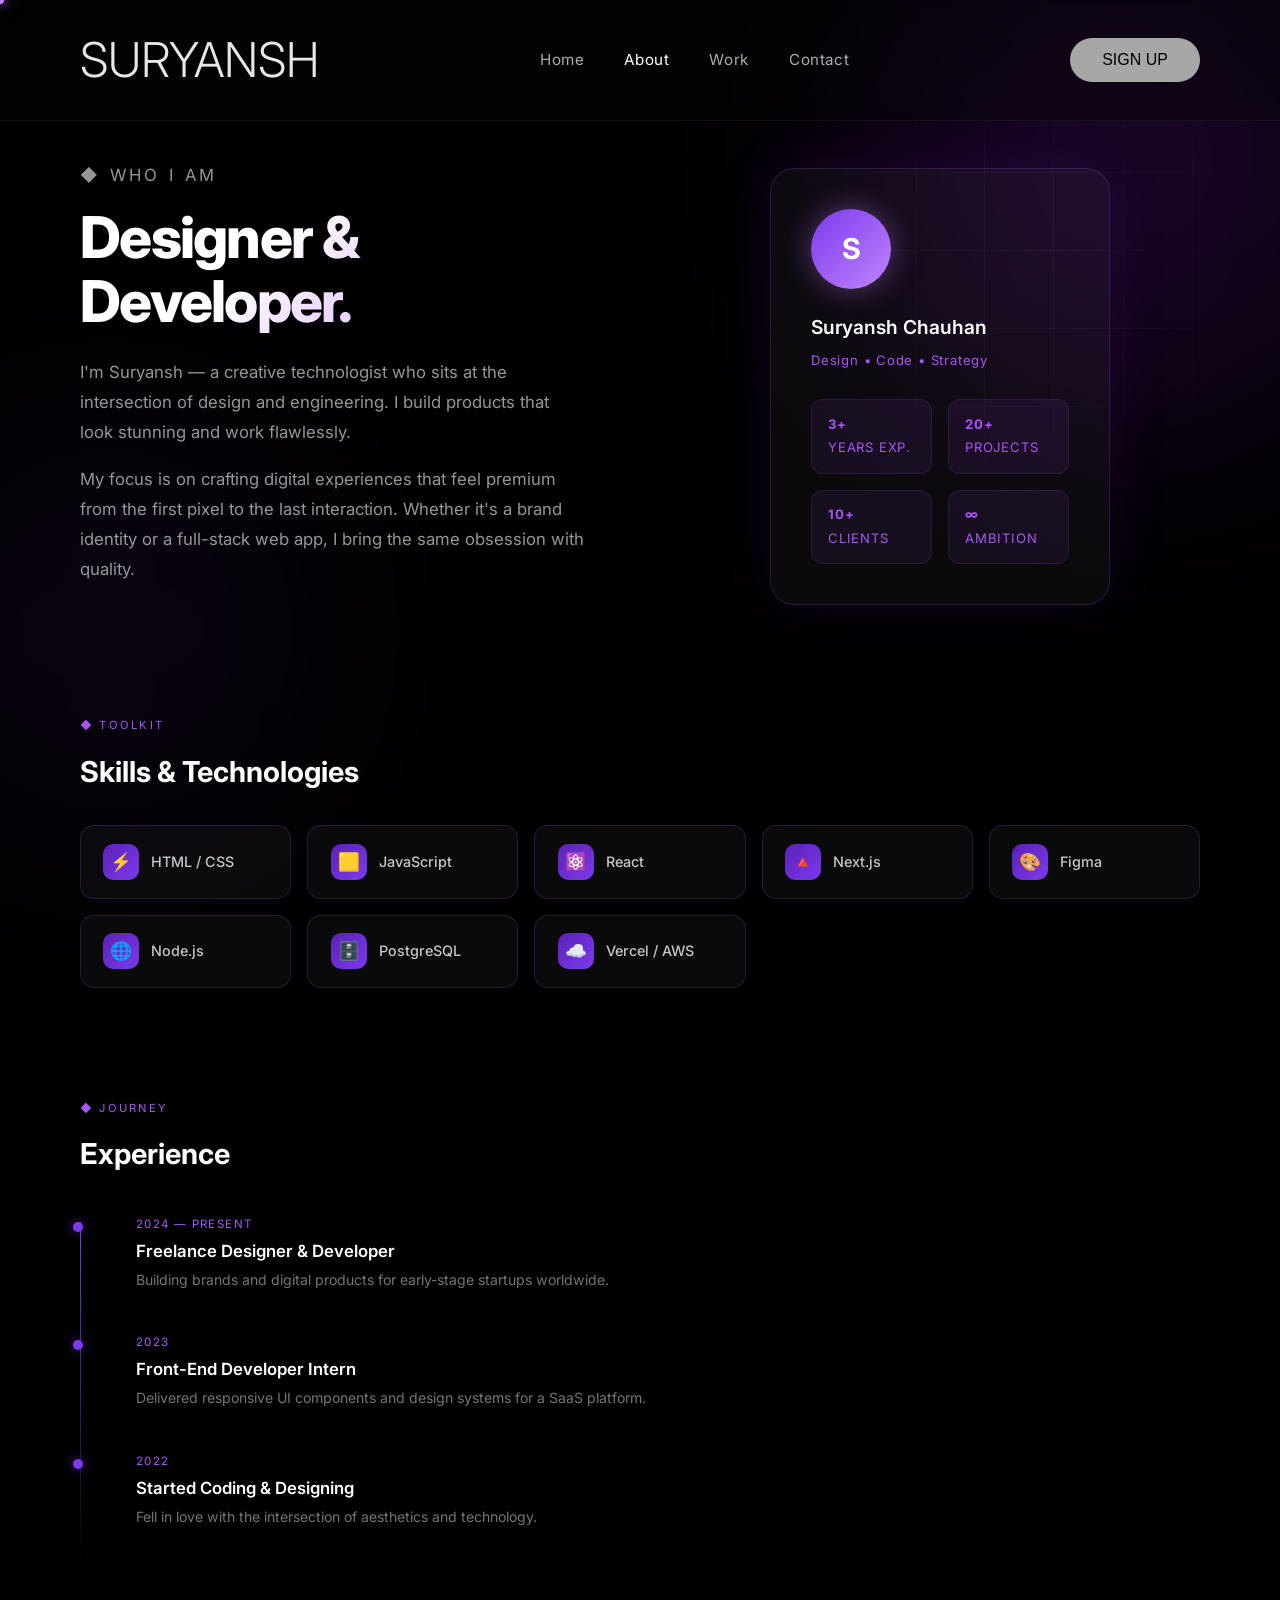
==== about.html @ 9612f976 "Add files via upload" ====
<!DOCTYPE html>
<html lang="en">
<head>
    <meta charset="UTF-8">
    <meta name="viewport" content="width=device-width, initial-scale=1.0">
    <meta name="description" content="About Suryansh — designer, developer, and creative technologist.">
    <title>About — Suryansh</title>
    <link rel="stylesheet" href="style.css">
    <link href="https://fonts.googleapis.com/css2?family=Inter:wght@300;400;500;600;700;800&display=swap" rel="stylesheet">
    <style>
        body { font-family: 'Inter', sans-serif; }

        .page-wrap {
            min-height: 100vh;
            padding: 10rem 5rem 5rem;
            position: relative;
            z-index: 1;
        }

        /* ── Decorative blurs ── */
        .blob {
            position: fixed;
            border-radius: 50%;
            filter: blur(120px);
            pointer-events: none;
            z-index: 0;
        }
        .blob-1 {
            width: 520px; height: 520px;
            background: rgba(139, 28, 217, 0.18);
            top: -100px; right: -100px;
        }
        .blob-2 {
            width: 380px; height: 380px;
            background: rgba(88, 28, 135, 0.14);
            bottom: 80px; left: -80px;
        }

        /* ── Section header ── */
        .section-label {
            font-size: 0.7rem;
            letter-spacing: 0.2em;
            text-transform: uppercase;
            color: #a855f7;
            margin-bottom: 1rem;
        }

        /* ── Hero bio ── */
        .about-hero {
            display: grid;
            grid-template-columns: 1fr 1fr;
            gap: 5rem;
            align-items: start;
            margin-bottom: 7rem;
            animation: fadeUp 0.8s cubic-bezier(0.22,1,0.36,1) both;
        }

        .about-hero h1 {
            font-size: clamp(2.8rem, 4.5vw, 4.2rem);
            font-weight: 800;
            line-height: 1.1;
            letter-spacing: -0.03em;
            background: linear-gradient(135deg, #fff 35%, #c084fc 100%);
            -webkit-background-clip: text;
            -webkit-text-fill-color: transparent;
            background-clip: text;
            margin-bottom: 1.5rem;
        }

        .about-hero p {
            font-size: 1.05rem;
            color: rgba(231,231,231,0.65);
            line-height: 1.8;
            max-width: 46ch;
        }

        .about-hero p + p { margin-top: 1rem; }

        /* Avatar / visual side */
        .about-visual {
            display: flex;
            justify-content: center;
            align-items: flex-start;
            padding-top: 0.5rem;
        }

        .avatar-card {
            width: 100%;
            max-width: 340px;
            background: rgba(255,255,255,0.04);
            border: 1px solid rgba(168,85,247,0.2);
            border-radius: 24px;
            padding: 2.5rem;
            backdrop-filter: blur(14px);
            -webkit-backdrop-filter: blur(14px);
            box-shadow: 0 0 60px rgba(139,28,217,0.12);
        }

        .avatar-initials {
            width: 80px; height: 80px;
            border-radius: 50%;
            background: linear-gradient(135deg, #7c3aed, #c084fc);
            display: flex; align-items: center; justify-content: center;
            font-size: 1.8rem; font-weight: 700; color: #fff;
            margin-bottom: 1.5rem;
            box-shadow: 0 0 30px rgba(192,132,252,0.4);
        }

        .avatar-card h3 {
            font-size: 1.2rem; font-weight: 600; color: #fff;
            margin-bottom: 0.3rem;
        }

        .avatar-card span {
            font-size: 0.82rem; color: #a855f7; letter-spacing: 0.06em;
        }

        .avatar-stats {
            margin-top: 1.8rem;
            display: grid;
            grid-template-columns: 1fr 1fr;
            gap: 1rem;
        }

        .stat {
            background: rgba(168,85,247,0.08);
            border: 1px solid rgba(168,85,247,0.15);
            border-radius: 12px;
            padding: 0.9rem 1rem;
        }

        .stat-num {
            font-size: 1.4rem; font-weight: 700; color: #c084fc;
            display: block;
        }

        .stat-label {
            font-size: 0.72rem; color: rgba(231,231,231,0.5);
            letter-spacing: 0.05em; text-transform: uppercase;
        }

        /* ── Skills ── */
        .skills-section {
            margin-bottom: 7rem;
            animation: fadeUp 0.8s 0.15s cubic-bezier(0.22,1,0.36,1) both;
        }

        .skills-section h2 {
            font-size: 1.8rem; font-weight: 700; color: #fff;
            margin-bottom: 2rem;
        }

        .skills-grid {
            display: grid;
            grid-template-columns: repeat(auto-fill, minmax(200px, 1fr));
            gap: 1rem;
        }

        .skill-pill {
            background: rgba(255,255,255,0.04);
            border: 1px solid rgba(168,85,247,0.2);
            border-radius: 14px;
            padding: 1.1rem 1.4rem;
            display: flex; align-items: center; gap: 0.75rem;
            transition: border-color 0.25s, background 0.25s, transform 0.2s;
        }

        .skill-pill:hover {
            border-color: rgba(192,132,252,0.5);
            background: rgba(168,85,247,0.1);
            transform: translateY(-3px);
        }

        .skill-icon {
            width: 36px; height: 36px; border-radius: 10px;
            background: linear-gradient(135deg, #5b21b6, #7c3aed);
            display: flex; align-items: center; justify-content: center;
            font-size: 1.1rem; flex-shrink: 0;
        }

        .skill-name {
            font-size: 0.9rem; font-weight: 500; color: rgba(231,231,231,0.85);
        }

        /* ── Timeline ── */
        .timeline-section {
            animation: fadeUp 0.8s 0.3s cubic-bezier(0.22,1,0.36,1) both;
        }

        .timeline-section h2 {
            font-size: 1.8rem; font-weight: 700; color: #fff;
            margin-bottom: 2.5rem;
        }

        .timeline {
            position: relative;
            padding-left: 2rem;
        }

        .timeline::before {
            content: '';
            position: absolute;
            left: 0; top: 6px; bottom: 6px;
            width: 1px;
            background: linear-gradient(to bottom, #7c3aed, transparent);
        }

        .tl-item {
            position: relative;
            padding-bottom: 2.8rem;
            padding-left: 1.5rem;
        }

        .tl-item::before {
            content: '';
            position: absolute;
            left: -2.45rem; top: 6px;
            width: 10px; height: 10px;
            border-radius: 50%;
            background: #7c3aed;
            box-shadow: 0 0 12px rgba(124,58,237,0.7);
        }

        .tl-year {
            font-size: 0.72rem; letter-spacing: 0.12em;
            color: #a855f7; text-transform: uppercase;
            margin-bottom: 0.35rem;
        }

        .tl-title {
            font-size: 1.05rem; font-weight: 600; color: #fff;
            margin-bottom: 0.3rem;
        }

        .tl-sub {
            font-size: 0.88rem; color: rgba(231,231,231,0.5);
        }

        @keyframes fadeUp {
            from { opacity: 0; transform: translateY(28px); }
            to   { opacity: 1; transform: translateY(0); }
        }

        /* ── Responsive ── */
        @media (max-width: 1024px) {
            .page-wrap { padding: 9rem 3rem 4rem; }
            .about-hero { gap: 3rem; }
        }

        @media (max-width: 768px) {
            .page-wrap { padding: 7rem 1.4rem 4rem; }
            .about-hero {
                grid-template-columns: 1fr;
                gap: 2.5rem;
                margin-bottom: 4rem;
            }
            .about-hero h1 { font-size: clamp(2.2rem, 8vw, 3rem); }
            .about-visual { justify-content: flex-start; }
            .avatar-card { max-width: 100%; }
            .skills-grid { grid-template-columns: repeat(2, 1fr); }
            .skills-section { margin-bottom: 4rem; }
            .skills-section h2,
            .timeline-section h2 { font-size: 1.5rem; }
        }

        @media (max-width: 480px) {
            .skills-grid { grid-template-columns: 1fr; }
            .avatar-stats { grid-template-columns: repeat(4, 1fr); gap: 0.6rem; }
            .stat { padding: 0.7rem 0.6rem; }
            .stat-num { font-size: 1.1rem; }
        }
    </style>
</head>
<body>

    <!-- Custom cursor -->
    <div id="cursor-dot"></div>
    <div id="cursor-ring"></div>

    <div class="blob blob-1"></div>
    <div class="blob blob-2"></div>

    <img class="image-gradient" src="gradient.png" alt="gradient">

    <header>
        <h1 class="logo">SURYANSH</h1>
        <nav class="nav-links">
            <a href="index.html" class="nav-link">Home</a>
            <a href="about.html" class="nav-link" style="color:#fff;">About</a>
            <a href="work.html" class="nav-link">Work</a>
            <a href="contact.html" class="nav-link">Contact</a>
        </nav>
        <button class="btn-signin">SIGN UP</button>
    </header>

    <div class="page-wrap">

        <!-- Bio hero -->
        <div class="about-hero">
            <div>
                <p class="section-label">&#9670; Who I am</p>
                <h1>Designer &amp;<br>Developer.</h1>
                <p>I'm Suryansh — a creative technologist who sits at the intersection of design and engineering. I build products that look stunning and work flawlessly.</p>
                <p>My focus is on crafting digital experiences that feel premium from the first pixel to the last interaction. Whether it's a brand identity or a full-stack web app, I bring the same obsession with quality.</p>
            </div>
            <div class="about-visual">
                <div class="avatar-card">
                    <div class="avatar-initials">S</div>
                    <h3>Suryansh Chauhan</h3>
                    <span>Design &bull; Code &bull; Strategy</span>
                    <div class="avatar-stats">
                        <div class="stat">
                            <span class="stat-num">3+</span>
                            <span class="stat-label">Years exp.</span>
                        </div>
                        <div class="stat">
                            <span class="stat-num">20+</span>
                            <span class="stat-label">Projects</span>
                        </div>
                        <div class="stat">
                            <span class="stat-num">10+</span>
                            <span class="stat-label">Clients</span>
                        </div>
                        <div class="stat">
                            <span class="stat-num">∞</span>
                            <span class="stat-label">Ambition</span>
                        </div>
                    </div>
                </div>
            </div>
        </div>

        <!-- Skills -->
        <div class="skills-section">
            <p class="section-label">&#9670; Toolkit</p>
            <h2>Skills &amp; Technologies</h2>
            <div class="skills-grid">
                <div class="skill-pill"><div class="skill-icon">⚡</div><span class="skill-name">HTML / CSS</span></div>
                <div class="skill-pill"><div class="skill-icon">🟨</div><span class="skill-name">JavaScript</span></div>
                <div class="skill-pill"><div class="skill-icon">⚛️</div><span class="skill-name">React</span></div>
                <div class="skill-pill"><div class="skill-icon">🔺</div><span class="skill-name">Next.js</span></div>
                <div class="skill-pill"><div class="skill-icon">🎨</div><span class="skill-name">Figma</span></div>
                <div class="skill-pill"><div class="skill-icon">🌐</div><span class="skill-name">Node.js</span></div>
                <div class="skill-pill"><div class="skill-icon">🗄️</div><span class="skill-name">PostgreSQL</span></div>
                <div class="skill-pill"><div class="skill-icon">☁️</div><span class="skill-name">Vercel / AWS</span></div>
            </div>
        </div>

        <!-- Timeline -->
        <div class="timeline-section">
            <p class="section-label">&#9670; Journey</p>
            <h2>Experience</h2>
            <div class="timeline">
                <div class="tl-item">
                    <p class="tl-year">2024 — Present</p>
                    <p class="tl-title">Freelance Designer &amp; Developer</p>
                    <p class="tl-sub">Building brands and digital products for early-stage startups worldwide.</p>
                </div>
                <div class="tl-item">
                    <p class="tl-year">2023</p>
                    <p class="tl-title">Front-End Developer Intern</p>
                    <p class="tl-sub">Delivered responsive UI components and design systems for a SaaS platform.</p>
                </div>
                <div class="tl-item">
                    <p class="tl-year">2022</p>
                    <p class="tl-title">Started Coding &amp; Designing</p>
                    <p class="tl-sub">Fell in love with the intersection of aesthetics and technology.</p>
                </div>
            </div>
        </div>

    </div>

    <script>
        const dot  = document.getElementById('cursor-dot');
        const ring = document.getElementById('cursor-ring');
        let mx=-100,my=-100,rx=-100,ry=-100;
        document.addEventListener('mousemove',e=>{mx=e.clientX;my=e.clientY;dot.style.transform=`translate(${mx}px,${my}px)`;});
        document.addEventListener('mouseover',e=>{if(e.target.closest('a,button'))ring.classList.add('ring-hover');});
        document.addEventListener('mouseout',e=>{if(e.target.closest('a,button'))ring.classList.remove('ring-hover');});
        document.addEventListener('mousedown',()=>ring.classList.add('ring-click'));
        document.addEventListener('mouseup',()=>ring.classList.remove('ring-click'));
        document.addEventListener('mouseleave',()=>{dot.style.opacity='0';ring.style.opacity='0';});
        document.addEventListener('mouseenter',()=>{dot.style.opacity='1';ring.style.opacity='1';});
        (function l(){rx+=(mx-rx)*0.11;ry+=(my-ry)*0.11;ring.style.transform=`translate(${rx}px,${ry}px)`;requestAnimationFrame(l);})();
    </script>
</body>
</html>
---- style.css ----
*, *::before, *::after {
    margin: 0;
    padding: 0;
    box-sizing: border-box;
    cursor: none !important;
}

html {
    scroll-behavior: smooth;
}

/* ── Custom cursor ───────────────────────────────────────────── */

#cursor-dot {
    position: fixed;
    top: 0;
    left: 0;
    width: 8px;
    height: 8px;
    border-radius: 50%;
    background: #c084fc;
    pointer-events: none;
    z-index: 99999;
    /* Centre the element on the pointer */
    translate: -50% -50%;
    box-shadow: 0 0 10px rgba(192, 132, 252, 0.9),
                0 0 20px rgba(192, 132, 252, 0.5);
    transition: opacity 0.2s ease;
    will-change: transform;
}

#cursor-ring {
    position: fixed;
    top: 0;
    left: 0;
    width: 36px;
    height: 36px;
    border-radius: 50%;
    border: 1.5px solid rgba(192, 132, 252, 0.6);
    background: rgba(168, 85, 247, 0.06);
    pointer-events: none;
    z-index: 99998;
    translate: -50% -50%;
    backdrop-filter: blur(1px);
    -webkit-backdrop-filter: blur(1px);
    box-shadow: 0 0 14px rgba(168, 85, 247, 0.2),
                inset 0 0 8px rgba(168, 85, 247, 0.08);
    transition: width  0.25s cubic-bezier(0.22, 1, 0.36, 1),
                height 0.25s cubic-bezier(0.22, 1, 0.36, 1),
                border-color 0.25s ease,
                background   0.25s ease,
                opacity      0.2s ease;
    will-change: transform;
}

/* Hover state — ring expands */
#cursor-ring.ring-hover {
    width: 56px;
    height: 56px;
    border-color: rgba(192, 132, 252, 0.9);
    background: rgba(168, 85, 247, 0.12);
    box-shadow: 0 0 24px rgba(168, 85, 247, 0.4),
                inset 0 0 12px rgba(168, 85, 247, 0.15);
}

/* Click state — ring shrinks */
#cursor-ring.ring-click {
    width: 22px;
    height: 22px;
    border-color: #c084fc;
    background: rgba(192, 132, 252, 0.2);
}

body {
    font-family: -apple-system, BlinkMacSystemFont, 'Segoe UI', Roboto, Helvetica, Arial, sans-serif;
    background-color: black;
    color: #e7e7e7;
    min-height: 100vh;
    line-height: 1.5;
}

/* ── Decorative background elements ─────────────────────────── */

.image-gradient {
    position: absolute;
    top: 0;
    right: 0;
    opacity: 0.5;
    z-index: -1;
}

.layer-blur {
    height: 0;
    width: 30rem;
    position: absolute;
    top: 20%;
    right: 0;
    box-shadow: 0 0 700px 15px white;
    transform: rotate(-30deg);
    z-index: -1;
}

/* ── Hidden video source ─────────────────────────────────────── */

.bg-video-hidden {
    position: fixed;
    top: -9999px;
    left: -9999px;
    visibility: hidden;
    pointer-events: none;
}

/* ── Background canvas ───────────────────────────────────────── */

.background-video {
    position: fixed;
    right: 0;
    top: 15vh;
    width: 50vw;
    height: 85vh;
    z-index: -1;
    pointer-events: none;
    border-radius: 16px 0 0 16px;
    overflow: hidden;
    -webkit-mask-image: linear-gradient(to right, transparent 0%, black 18%);
            mask-image: linear-gradient(to right, transparent 0%, black 18%);
}

/* ── Scroll zone ─────────────────────────────────────────────── */

#video-scroll-zone {
    position: relative;
    width: 100%;
    min-height: 100vh;
}

.hero-sticky-wrap {
    width: 100%;
    margin: 0 auto;
    padding: 0 2rem;
    position: sticky;
    top: 0;
    height: 100vh;
    overflow: hidden;
    display: flex;
    align-items: center;
}

/* ── Hero Content ─────────────────────────────────────────────── */

.content {
    position: relative;
    z-index: 10;
    max-width: 48%;
    padding-left: 3rem;
    display: flex;
    flex-direction: column;
    gap: 1.6rem;
    animation: contentFadeUp 0.9s cubic-bezier(0.22, 1, 0.36, 1) both;
}

@keyframes contentFadeUp {
    from { opacity: 0; transform: translateY(32px); }
    to   { opacity: 1; transform: translateY(0); }
}

/* Tag badge */
.tag-box {
    display: inline-flex;
}

.tag {
    display: inline-flex;
    align-items: center;
    gap: 0.5rem;
    padding: 0.38rem 1rem;
    border-radius: 50px;
    border: 1px solid rgba(168, 85, 247, 0.45);
    background: rgba(88, 28, 135, 0.18);
    color: #c084fc;
    font-size: 0.72rem;
    font-weight: 600;
    letter-spacing: 0.12em;
    text-transform: uppercase;
    backdrop-filter: blur(6px);
    -webkit-backdrop-filter: blur(6px);
    box-shadow: 0 0 18px rgba(168, 85, 247, 0.15);
    transition: box-shadow 0.3s ease;
}

.tag:hover {
    box-shadow: 0 0 32px rgba(168, 85, 247, 0.35);
}

/* Headline */
.content h1 {
    font-size: clamp(2.8rem, 5.5vw, 5rem);
    font-weight: 700;
    line-height: 1.08;
    letter-spacing: -0.03em;
    background: linear-gradient(135deg, #ffffff 30%, #c084fc 100%);
    -webkit-background-clip: text;
    -webkit-text-fill-color: transparent;
    background-clip: text;
}

/* Body paragraph */
.content p {
    font-size: clamp(0.95rem, 1.4vw, 1.15rem);
    color: rgba(231, 231, 231, 0.62);
    max-width: 38ch;
    line-height: 1.7;
}

/* ── Header ──────────────────────────────────────────────────── */

header {
    position: fixed;
    top: 0;
    left: 0;
    width: 100%;
    display: flex;
    justify-content: space-between;
    align-items: center;
    padding: 1.5rem 5rem;
    z-index: 1000;
    background: rgba(5, 5, 5, 0.4);
    backdrop-filter: blur(12px);
    -webkit-backdrop-filter: blur(12px);
    border-bottom: 1px solid rgba(255, 255, 255, 0.05);
}

header h1 {
    margin: 0;
    font-size: 3rem;
    font-weight: 300;
}

.nav-links {
    display: flex;
    align-items: center;
    gap: 2.5rem;
}

.nav-link {
    color: rgba(231, 231, 231, 0.75);
    text-decoration: none;
    font-size: 0.95rem;
    letter-spacing: 0.04em;
    transition: color 0.2s ease;
}

.nav-link:hover {
    color: #fff;
}

.btn-signin {
    background-color: #a7a7a7;
    color: black;
    padding: 0.8rem 2rem;
    border: none;
    border-radius: 50px;
    font-size: 1rem;
    cursor: pointer;
    transition: background-color 0.2s ease;
}

.btn-signin:hover {
    background-color: white;
}

/* ══════════════════════════════════════════════════════════════
   Triangle Subdivision Loader
   — big ▽ cut into 9 triangles, lighting CW + glowing purple
══════════════════════════════════════════════════════════════ */

#loader-wrap {
    position: fixed;
    inset: 0;
    z-index: 9999;
    background: #050505;
    display: flex;
    flex-direction: column;
    align-items: center;
    justify-content: center;
    gap: 2.4rem;
}

#loader-svg {
    width: 156px;
    height: 156px;
    overflow: visible;
}

/* ── Base triangle ───────────────────────────────────────────── */

.tri {
    transform-box: fill-box;
    transform-origin: center;
    transform: scale(0.87); /* gap between adjacent triangles */
    fill: rgba(83, 0, 160, 0.07);
    stroke: #3d0a6b;
    stroke-width: 0.8;
    stroke-linejoin: round;
    animation: triChase 1.8s ease-in-out infinite;
}

/* Stagger 9 triangles by 0.2s each → 1.8s total cycle */
#tri0 { animation-delay: 0s;   }
#tri1 { animation-delay: 0.2s; }
#tri2 { animation-delay: 0.4s; }
#tri3 { animation-delay: 0.6s; }
#tri4 { animation-delay: 0.8s; }
#tri5 { animation-delay: 1.0s; }
#tri6 { animation-delay: 1.2s; }
#tri7 { animation-delay: 1.4s; }
#tri8 { animation-delay: 1.6s; }

@keyframes triChase {
    0%   { fill: rgba(83, 0, 160, 0.07); stroke: #3d0a6b; filter: none;           }
    15%  { fill: #c084fc;                stroke: #e9d5ff; filter: url(#tri-glow); }
    40%  { fill: rgba(83, 0, 160, 0.07); stroke: #3d0a6b; filter: none;           }
    100% { fill: rgba(83, 0, 160, 0.07); stroke: #3d0a6b; filter: none;           }
}

/* ── Loader label ────────────────────────────────────────────── */

#loader-label {
    display: flex;
    flex-direction: column;
    align-items: center;
    gap: 0.4rem;
}

#loader-pct {
    font-size: 1.7rem;
    font-weight: 700;
    color: #fff;
    letter-spacing: 0.06em;
    font-variant-numeric: tabular-nums;
}

#loader-text {
    font-size: 0.58rem;
    letter-spacing: 0.5em;
    color: #3a0070;
    text-transform: uppercase;
    animation: labelPulse 2s ease-in-out infinite;
}

@keyframes labelPulse {
    0%, 100% { color: #3a0070; }
    50%      { color: #a855f7; }
}

/* ══════════════════════════════════════════════════════════════
   RESPONSIVE — Tablet  (≤ 1024px)
══════════════════════════════════════════════════════════════ */

@media (max-width: 1024px) {

    header {
        padding: 1.2rem 2.5rem;
    }

    header h1.logo {
        font-size: 2rem;
    }

    .nav-links {
        gap: 1.6rem;
    }

    .btn-signin {
        padding: 0.6rem 1.4rem;
        font-size: 0.88rem;
    }

    /* Canvas: narrower on tablet */
    .background-video {
        width: 48vw;
        top: 12vh;
        height: 88vh;
    }

    /* Hero text */
    .content {
        max-width: 52%;
        padding-left: 2rem;
    }
}

/* ══════════════════════════════════════════════════════════════
   RESPONSIVE — Mobile  (≤ 768px)
══════════════════════════════════════════════════════════════ */

@media (max-width: 768px) {

    /* ── Hide custom cursor on touch ── */
    #cursor-dot,
    #cursor-ring {
        display: none !important;
    }

    *, *::before, *::after {
        cursor: auto !important;
    }

    /* ── Header ── */
    header {
        padding: 1rem 1.4rem;
        flex-wrap: wrap;
        gap: 0.6rem;
    }

    header h1.logo {
        font-size: 1.5rem;
        letter-spacing: 0.08em;
    }

    .nav-links {
        order: 3;
        width: 100%;
        justify-content: center;
        gap: 1.2rem;
        padding-bottom: 0.4rem;
    }

    .nav-link {
        font-size: 0.82rem;
    }

    .btn-signin {
        padding: 0.55rem 1.2rem;
        font-size: 0.82rem;
    }

    /* ── Background canvas: full-width behind content ── */
    .background-video {
        width: 100vw;
        height: 55vh;
        top: auto;
        bottom: 0;
        right: 0;
        border-radius: 0;
        opacity: 0.35;
        -webkit-mask-image: linear-gradient(to bottom, transparent 0%, black 30%);
                mask-image: linear-gradient(to bottom, transparent 0%, black 30%);
    }

    /* ── Hero ── */
    .hero-sticky-wrap {
        padding: 0 1.2rem;
        align-items: flex-end;
        padding-bottom: 3rem;
    }

    .content {
        max-width: 100%;
        padding-left: 0;
        gap: 1.2rem;
    }

    .content h1 {
        font-size: clamp(2.2rem, 9vw, 3.2rem);
    }

    .content p {
        font-size: 0.95rem;
        max-width: 100%;
    }

    /* ── Loader ── */
    #loader-svg {
        width: 110px;
        height: 110px;
    }

    /* ── Generic page-wrap (about/work/contact) ── */
    .page-wrap {
        padding: 7rem 1.4rem 4rem !important;
        grid-template-columns: 1fr !important;
        gap: 3rem !important;
    }
}

/* ══════════════════════════════════════════════════════════════
   RESPONSIVE — Small phone  (≤ 480px)
══════════════════════════════════════════════════════════════ */

@media (max-width: 480px) {

    header h1.logo {
        font-size: 1.25rem;
    }

    .nav-links {
        gap: 0.9rem;
    }

    .nav-link {
        font-size: 0.76rem;
    }

    .btn-signin {
        display: none; /* hide on very small screens to avoid overflow */
    }
}
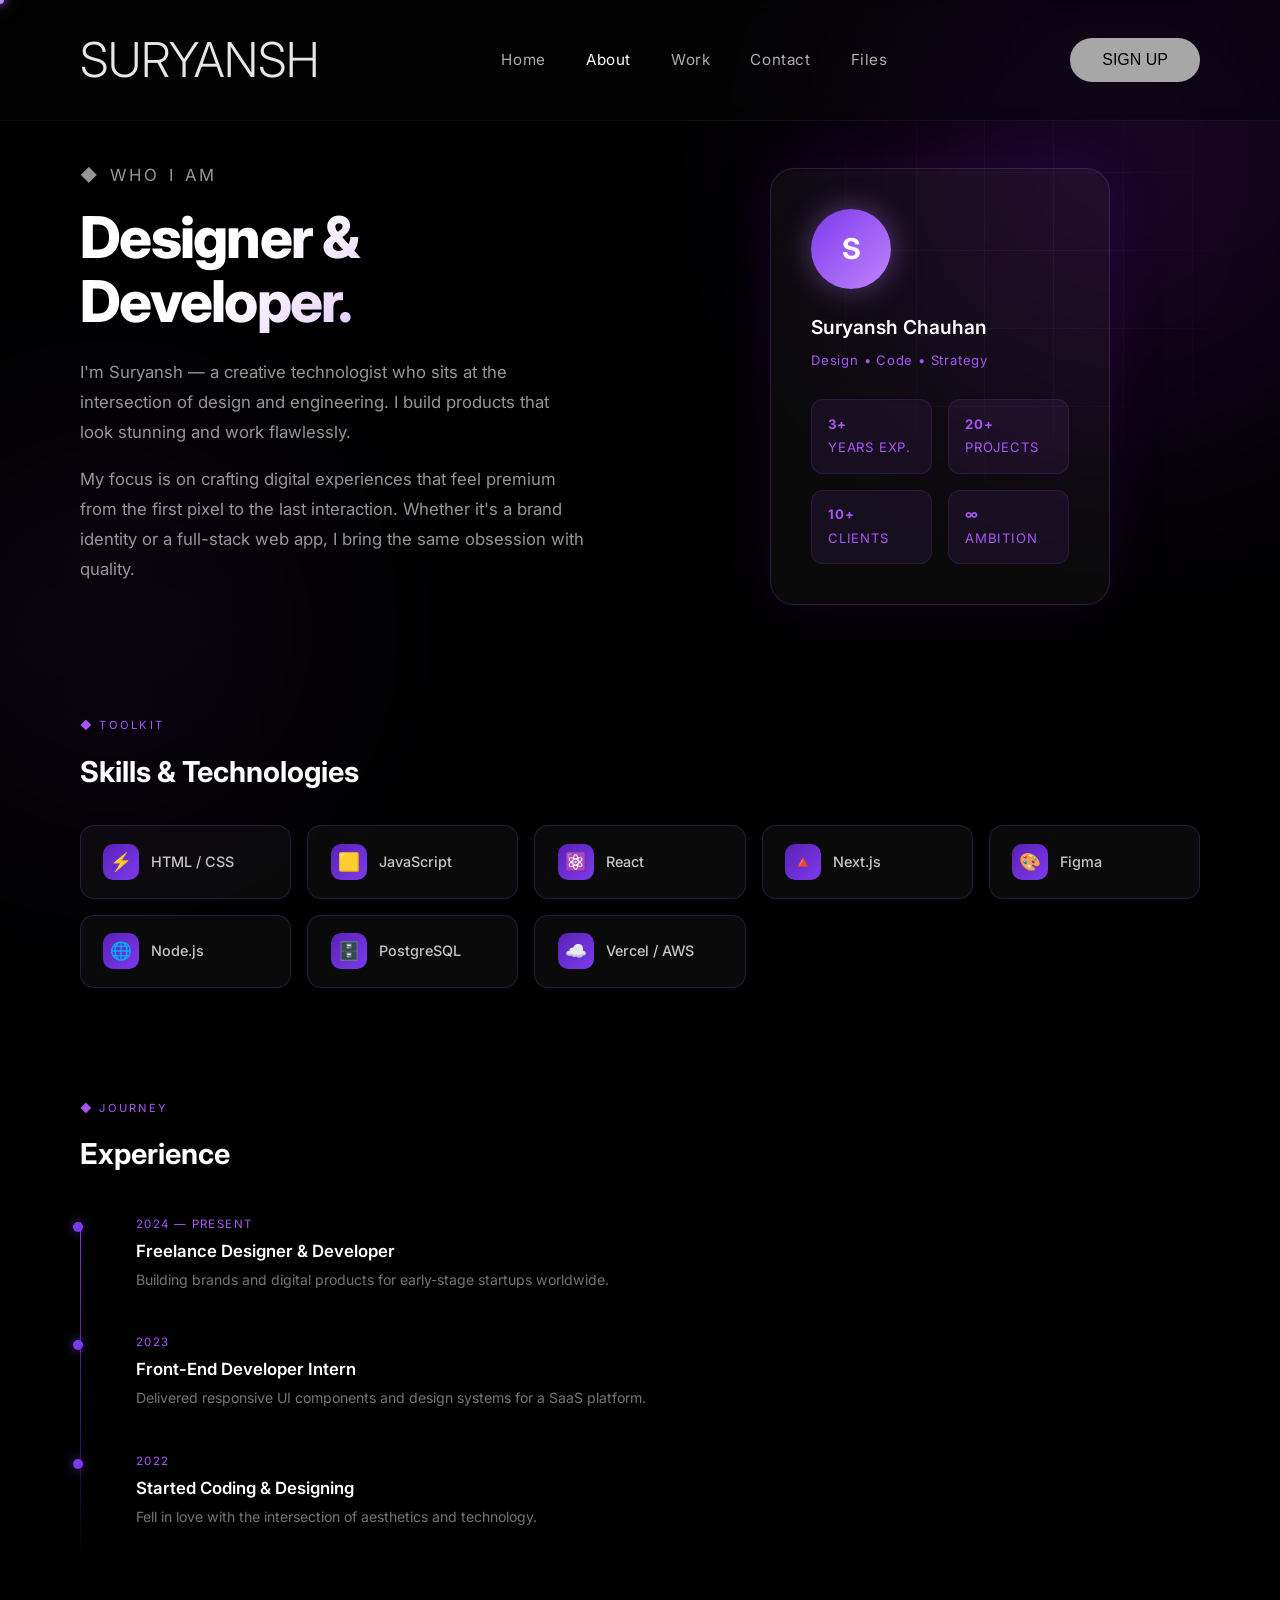
==== commit ceb9e294: "Add file sharing page and update nav links across all pages" ====
--- a/about.html
+++ b/about.html
@@ -1,4 +1,4 @@
-<!DOCTYPE html>
+﻿<!DOCTYPE html>
 <html lang="en">
 <head>
     <meta charset="UTF-8">
@@ -6,6 +6,8 @@
     <meta name="description" content="About Suryansh — designer, developer, and creative technologist.">
     <title>About — Suryansh</title>
     <link rel="stylesheet" href="style.css">
+    <link rel="icon" href="[data-uri]" type="image/jpeg">
+    <script>(function(){var l=document.querySelector('link[rel="icon"]');if(!l)return;var i=new Image();i.onload=function(){var s=64,c=document.createElement("canvas");c.width=s;c.height=s;var x=c.getContext("2d");x.beginPath();x.arc(s/2,s/2,s/2,0,Math.PI*2);x.closePath();x.clip();x.drawImage(i,0,0,s,s);l.href=c.toDataURL("image/png");};i.src=l.href;})();</script>
     <link href="https://fonts.googleapis.com/css2?family=Inter:wght@300;400;500;600;700;800&display=swap" rel="stylesheet">
     <style>
         body { font-family: 'Inter', sans-serif; }
@@ -289,6 +291,7 @@
             <a href="about.html" class="nav-link" style="color:#fff;">About</a>
             <a href="work.html" class="nav-link">Work</a>
             <a href="contact.html" class="nav-link">Contact</a>
+                    <a href="files.html" class="nav-link">Files</a>
         </nav>
         <button class="btn-signin">SIGN UP</button>
     </header>
